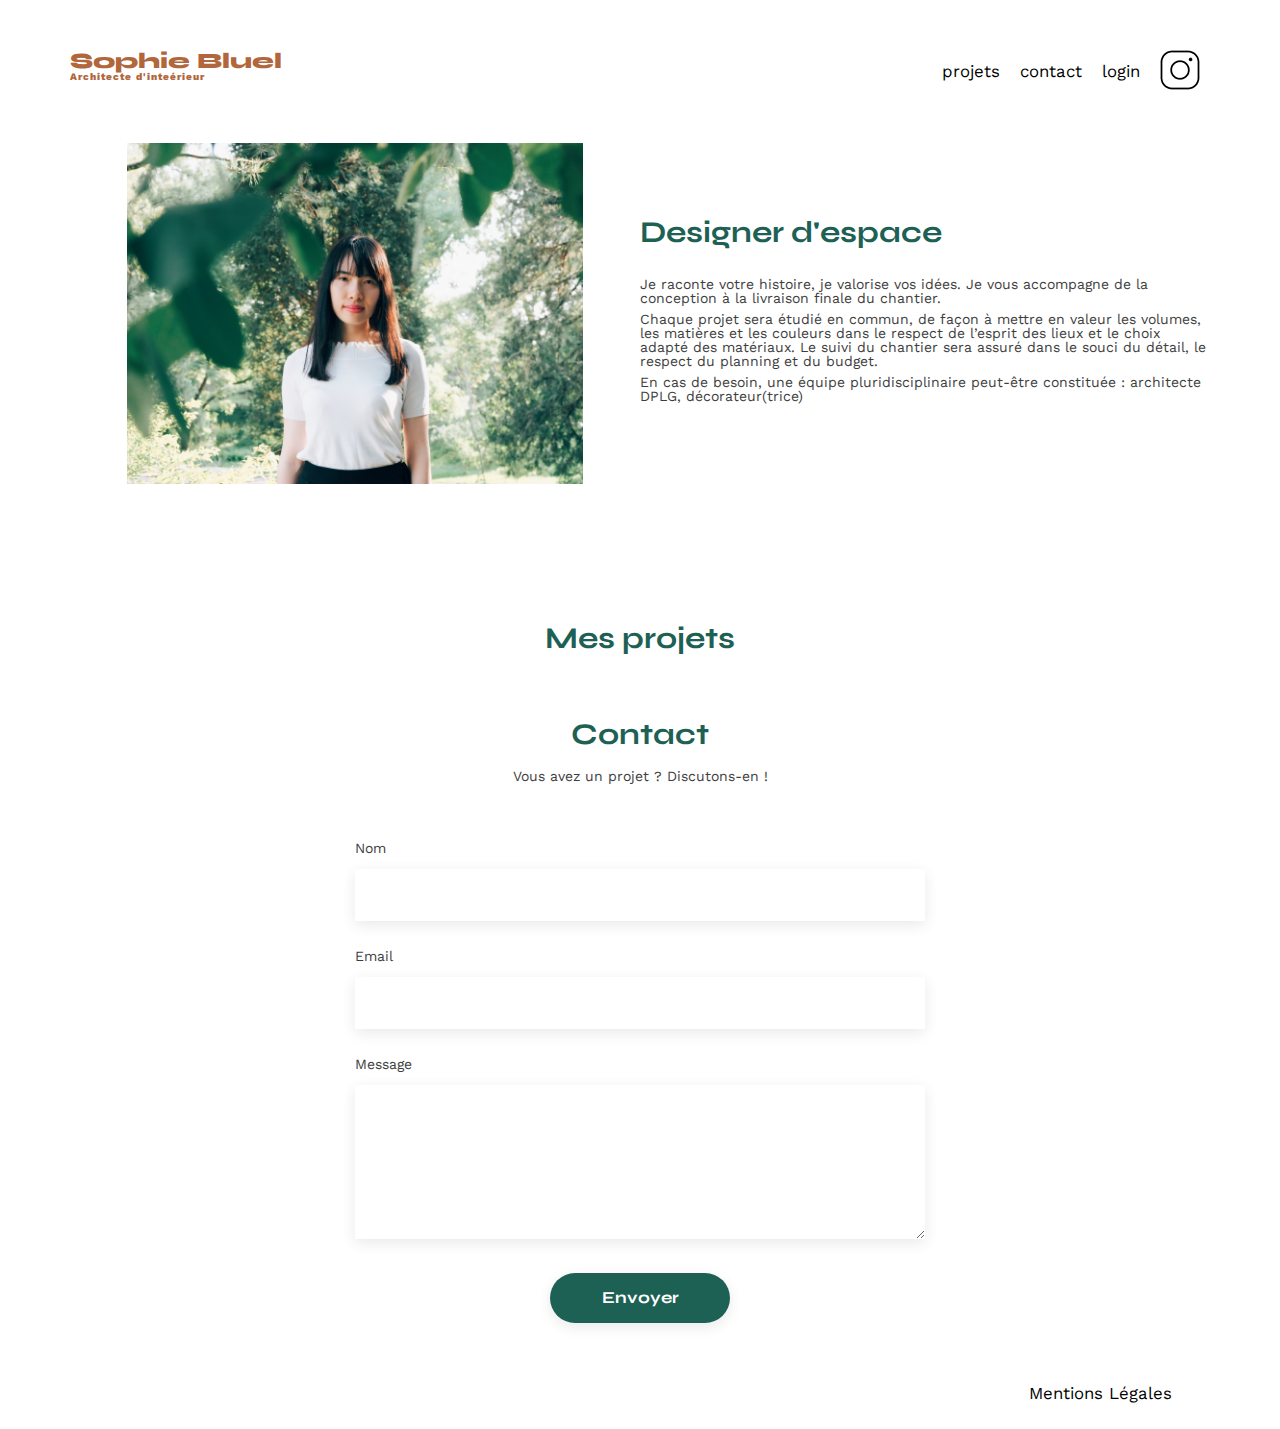
==== FrontEnd/index.html @ 33471ead "Merge pull request #20 from augusto-mattos/modal" ====
<!DOCTYPE html>
<html lang="fr">

<head>
	<meta charset="UTF-8">
	<title>Sophie Bluel - Architecte d'intérieur</title>
	<meta name="viewport" content="width=device-width, initial-scale=1.0">
	<link rel="preconnect" href="https://fonts.googleapis.com">
	<link rel="preconnect" href="https://fonts.gstatic.com" crossorigin>
	<link
		href="https://fonts.googleapis.com/css2?family=Syne:wght@500;700;800&family=Work+Sans:wght@400;500;600;700&display=swap"
		rel="stylesheet">
	<meta name="description" content="">
	<link rel="stylesheet" href="./assets/style.css">
</head>

<body>
	<div class="d-none" id="black-bar">
		<img src="./assets/icons/edit_button.svg" alt="button d'édition"> Mode édition
	</div>
	<div class="main-container">
		<header>
			<h1>Sophie Bluel <span>Architecte d'inteérieur</span></h1>
			<nav>
				<ul>
					<li>
						<a href="#portfolio">projets</a>
					</li>
					<li>
						<a href="#contact">contact</a>
					</li>
					<li id="login-btn">
						<a href="/FrontEnd/login.html">login</a>
					</li>
					<li class="d-none" id="logout-btn">
						<a href="/FrontEnd/index.html">logout</a>
					</li>
					<li><img src="./assets/icons/instagram.png" alt="Instagram"></li>
				</ul>
			</nav>
		</header>
		<main>
			<section id="introduction">
				<figure>
					<img src="./assets/images/sophie-bluel.png" alt="">
				</figure>
				<article>
					<h2>Designer d'espace</h2>
					<p>Je raconte votre histoire, je valorise vos idées. Je vous accompagne de la conception à la
						livraison finale du chantier.</p>
					<p>Chaque projet sera étudié en commun, de façon à mettre en valeur les volumes, les matières et les
						couleurs dans le respect de l’esprit des lieux et le choix adapté des matériaux. Le suivi du
						chantier sera assuré dans le souci du détail, le respect du planning et du budget.</p>
					<p>En cas de besoin, une équipe pluridisciplinaire peut-être constituée : architecte DPLG,
						décorateur(trice)</p>
				</article>
			</section>
			<section id="portfolio">
				<div class="toolbar">
					<aside id="edit-modal" class="d-none" aria-hidden="true">
						<button id="close-btn" class="close-btn"><img src="./assets/icons/close_button.svg"
								alt="fermer la modale"></button>
						<div id="modal-step1">
							<h3>Galerie Photo</h3>
							<div class="works-modal"></div>
							<hr>
							<button class="addPhoto-btn">Ajouter une photo</button>
						</div>
						<div id="modal-step2" class="d-none">
							<button class="retour-btn"><img src="./assets/icons/arrow-left-solid.svg"
									alt="bouton de retour à l'étape précedente"></button>
							<h3>Ajout Photo</h3>
								<form method="post">
									<label for="image">
										<span class="upload-instructions">
											<img src="./assets/icons/picture-svgrepo-com.svg" alt="upload d'un nouveau travail">										
											<span class="uploadPhoto-btn">+ Ajouter photo</span>
											<span>jpg, png : 4mo max</span>
										</span>
										<img class="preview-img d-none" alt="preview de l'image selectionée" src="">
										<input type="file" name="image" id="image" accept="image/png, image/jpeg" required>
									</label>

									<label for="titre">Titre</label>
									<input type="text" name="titre" id="titre" value="" required>
									
									<label for="categorie">Catégorie</label>
									
										<input type="text" name="categorie" id="categorie" list="categoryList" required>
										<datalist id="categoryList"></datalist>
									
									<hr>
									<button class="validatePhoto-btn" disabled>Valider</button>
								</form>
						</div>
					</aside>
					<h2>Mes projets</h2>
					<button id="edition-btn" class="d-none">
						<img src="./assets/icons/edit_button.svg" alt="button d'édition">modifier
					</button>
				</div>
				<div class="filters"></div>
				<div class="gallery"></div>
			</section>
			<section id="contact">
				<h2>Contact</h2>
				<p>Vous avez un projet ? Discutons-en !</p>
				<form action="#" method="post">
					<label for="name">Nom</label>
					<input type="text" name="name" id="name">
					<label for="email">Email</label>
					<input type="email" name="email" id="email">
					<label for="message">Message</label>
					<textarea name="message" id="message" cols="30" rows="10"></textarea>
					<input type="submit" value="Envoyer">
				</form>
			</section>
		</main>

		<footer>
			<nav>
				<ul>
					<li>Mentions Légales</li>
				</ul>
			</nav>
		</footer>
		<script src="./js/portfolio.js"></script>
		<script src="./js/logout.js"></script>
		<script src="./js/editionMode.js"></script>
	</div>
</body>

</html>
---- FrontEnd/assets/style.css ----
/* http://meyerweb.com/eric/tools/css/reset/
   v2.0 | 20110126
   License: none (public domain)
*/
html, body, div, span, applet, object, iframe, h1, h2, h3, h4, h5, h6, p, blockquote, pre, a, abbr, acronym, address, big, cite, code, del, dfn, em, img, ins, kbd, q, s, samp, small, strike, strong, sub, sup, tt, var, b, u, i, center, dl, dt, dd, ol, ul, li, fieldset, form, label, legend, table, caption, tbody, tfoot, thead, tr, th, td, article, aside, canvas, details, embed, figure, figcaption, footer, header, hgroup, menu, nav, output, ruby, section, summary, time, mark, audio, video {
  margin: 0;
  padding: 0;
  border: 0;
  font-size: 100%;
  font: inherit;
  vertical-align: baseline;
}
/* HTML5 display-role reset for older browsers */
article, aside, details, figcaption, figure, footer, header, hgroup, menu, nav, section {
  display: block;
}
body {
  line-height: 1;
}
ol, ul {
  list-style: none;
}
blockquote, q {
  quotes: none;
}
blockquote:before, blockquote:after, q:before, q:after {
  content: "";
  content: none;
}
table {
  border-collapse: collapse;
  border-spacing: 0;
}
/** end reset css**/
body {
  font-family: "Work Sans";
  font-size: 14px;
  color: #3d3d3d;
  overflow-x: hidden;
}
.main-container {
  max-width: 1140px;
  margin: auto;
}
header {
  display: flex;
  justify-content: space-between;
  margin: 50px 0;
}
section {
  margin: 50px 0;
}

h1 {
  display: flex;
  flex-direction: column;
  font-family: "Syne";
  font-size: 22px;
  font-weight: 800;
  color: #b1663c;
}

h1 > span {
  font-family: "Work Sans";
  font-size: 10px;
  letter-spacing: 0.1em;
}

h2 {
  font-family: "Syne";
  font-weight: 700;
  font-size: 30px;
  color: #1d6154;
}
nav ul {
  display: flex;
  align-items: center;
  list-style-type: none;
  color: black;
}
nav li {
  padding: 0 10px;
  font-size: 1.2em;
  cursor: pointer;
}

nav li a {
  text-decoration: none;
  color: black;
}

nav li.actif {
  font-weight: 600;
  cursor: unset;
}

li a:hover {
  color: #b1663c;
}
#introduction {
  display: flex;
  align-items: center;
}
#introduction figure {
  flex: 1;
}
#introduction img {
  display: block;
  margin: auto;
  width: 80%;
}

#introduction article {
  flex: 1;
}
#introduction h2 {
  margin-bottom: 1em;
}

#introduction p {
  margin-bottom: 0.5em;
}
#portfolio h2 {
  text-align: center;
  margin: 89px 0 16px 0;
}

#portfolio .filters {
  display: flex;
  justify-content: center;
}

#portfolio .category-filter {
  font-family: "Syne";
  font-weight: 700;
  color: #1d6154;
  background-color: white;
  border: solid 1px #1d6154;
  margin: 2em 0.625em;
  height: 37px;
  padding: 0 14px;
  text-align: center;
  border-radius: 60px;
}

#portfolio .selected {
  color: white;
  background-color: #1d6154;
}

.d-none {
  display: none;
}

.gallery {
  width: 100%;
  display: grid;
  grid-template-columns: 1fr 1fr 1fr;
  grid-column-gap: 20px;
  grid-row-gap: 20px;
}

.gallery img {
  width: 100%;
}
#contact {
  width: 50%;
  margin: auto;
}
#contact > * {
  text-align: center;
}
#contact h2 {
  margin-bottom: 20px;
}
#contact form {
  text-align: left;
  margin-top: 30px;
  display: flex;
  flex-direction: column;
}

#contact input {
  height: 50px;
  font-size: 1.2em;
  border: none;
  box-shadow: 0px 4px 14px rgba(0, 0, 0, 0.09);
}
#contact label {
  margin: 2em 0 1em 0;
}
#contact textarea {
  border: none;
  box-shadow: 0px 4px 14px rgba(0, 0, 0, 0.09);
}

input[type="submit"] {
  font-family: "Syne";
  font-weight: 700;
  color: white;
  background-color: #1d6154;
  margin: 2em auto;
  width: 180px;
  text-align: center;
  border-radius: 60px;
}

footer nav ul {
  display: flex;
  justify-content: flex-end;
  margin: 2em;
}

/* Page de login */
#login {
  display: flex;
  flex-direction: column;
  align-items: center;
  @media (min-width: 1140px) {
    margin-top: 80px;
  }
}

#login .erreur-msg {
  color: white;
  background: #db4040;
  position: fixed;
  top: 560px;
  border-radius: 5px;
  padding: 8px 10px;
}

#login .erreur-msg {
  animation: shake 0.2s;
  animation-iteration-count: 5;
}

@keyframes shake {
  0% {
    margin-left: 0;
  }
  25% {
    margin-left: 5px;
  }
  50% {
    margin-left: 0;
  }
  75% {
    margin-left: -5px;
  }
  100% {
    margin-left: 0;
  }
}

#login .erreur-msg img {
  width: 10px;
  margin-right: 10px;
  filter: invert(1);
}

#login form {
  display: flex;
  flex-direction: column;
}

#login label {
  font-weight: 500;
  line-height: normal;
  margin: 2em 0 1em 0;
}

#login input[type="email"],
#login input[type="password"] {
  width: 379px;
  height: 51px;
  flex-shrink: 0;
  border: none;
  background: #fff;
  box-shadow: 0px 4px 14px 0px rgba(0, 0, 0, 0.09);
}

#login input[type="submit"] {
  border: solid 1px #1d6154;
  height: 37px;
  cursor: pointer;
}

#login a {
  color: #3d3d3d;
  line-height: normal;
  font-weight: 500;
  text-decoration-line: underline;
}

#login a:hover {
  color: #b1663c;
}

.footer-login {
  position: fixed;
  width: 100%;
  max-width: 1140px;
  bottom: 0;
}

/* HOMEPAGE EDITION */

.gallery-homepage {
  margin-top: 85px;
}

.edition-mode {
  display: flex;
  flex-direction: row;
  align-items: center;
  justify-content: center;
  width: 100vw;
  height: 59px;
  gap: 13px;
  background-color: black;
  color: white;
  font-size: 16px;
  font-weight: 400;
}

.edition-mode img {
  filter: invert(1);
  max-height: 16px;
}

.toolbar {
  display: flex;
  gap: 31px;
  align-items: baseline;
  justify-content: center;
}

.edition-btn {
  font-family: "Work Sans";
  font-weight: 400;
  font-size: 14px;
  background-color: white;
  color: black;
  border: none;
  margin: unset;
  margin-bottom: 90px;
  padding: unset;
  display: flex;
  text-align: center;
  gap: 13px;
  cursor: pointer;
  -webkit-tap-highlight-color: rgba(0, 0, 0, 0);
}

.edition-btn img {
  max-height: 16px;
}

.body-opacity {
  position: fixed;
  top: 0;
  width: 100%;
  height: 100%;
  background-color: rgba(0, 0, 0, 0.3);
}

.modal {
  position: absolute;
  display: flex;
  flex-direction: column;
  text-align: -webkit-center;
  gap: 10px;
  padding: 26px 30px;
  top: 100px;
  width: 570px;
  background-color: white;
  border-radius: 10px;
  z-index: 1;
}

.modal .close-btn {
  background-color: white;
  border: unset;
  margin: 0;
  position: relative;
  align-self: flex-end;
  top: 0;
  width: 24px;
  height: 24px;
  cursor: pointer;
}

#portfolio h3 {
  color: #000;
  text-align: center;
  font-family: Work Sans;
  font-size: 26px;
  line-height: normal;
}

.works-modal {
  display: flex;
  flex-flow: wrap;
  justify-content: space-between;
  row-gap: 29px;
  column-gap: 9px;
  margin: 47px 70px 66px 70px;
}

.works-modal .work-miniature {
  width: 78px;
  height: 103px;
}

hr {
  border: solid 1px #b3b3b3;
  width: 420px;
}

.modal .addPhoto-btn {
  display: flex;
  align-items: center;
  align-self: center;
  font-family: "Syne";
  font-size: 14px;
  font-weight: 700;
  color: white;
  background-color: #1d6154;
  border: solid 1px #1d6154;
  margin: 27px;
  width: 237px;
  padding: 10px 49px;
  border-radius: 60px;
  cursor: pointer;
}

.modal .del-btn {
  display: flex;
  align-items: center;
  justify-content: center;
  background-color: black;
  width: 15px;
  height: 15px;
  border: 2px solid;
  border-radius: 2px;
  position: relative;
  top: -85%;
  left: 35%;
}

.modal .del-icon {
  filter: invert(1);
  width: 9px;
  height: 11px;
}

.retour-btn {
  background-color: white;
  border: unset;
  margin: 0;
  position: absolute;
  top: 25px;
  left: 25px;
  cursor: pointer;
}

.retour-btn img {
  width: 21px;
  height: 21px;
}

#modal-step2 form {
  text-align: left;
  display: flex;
  flex-direction: column;
  gap: 13px;
  margin: 47px 70px 0 70px;
}

#modal-step2 form label:first-child {
  display: flex;
  align-items: center;
  flex-direction: column;
  justify-content: center;
  gap: 6px;
  width: 420px;
  height: 169px;
  flex-shrink: 0;
  border-radius: 3px;
  margin-bottom: 26px;
  background: #e8f1f6;
}

#modal-step2 label:first-child input {
  display: none;
}

#modal-step2 .upload-instructions {
  text-align: center;
}

#modal-step2 .uploadPhoto-btn {
  display: flex;
  align-items: center;
  justify-content: center;
  border-radius: 50px;
  background: #cbd6dc;
  width: 173px;
  height: 36px;
  margin: 7px 0;
  border: none;
  color: #306685;
  font-family: Work Sans;
  font-size: 14px;
  font-weight: 500;
  cursor: pointer;
}

#modal-step2 span   {
  color: #444;
  font-size: 10px;
}

#modal-step2 .preview-img {
  height: inherit;
}

#modal-step2 input {
  padding: 2px 0 1px 0;
  border: solid 16px transparent;
  margin-bottom: 26px;
  box-shadow: 0px 4px 14px rgba(0, 0, 0, 0.09);
  color: #444;
  font-family: Work Sans;
  font-size: 14px;  
}

.validatePhoto-btn {
  align-self: center;
  font-family: "Syne";
  font-size: 14px;
  font-weight: 700;
  color: white;
  background-color: #1d6154;
  border: solid 1px #1d6154;
  margin: 27px;
  width: 237px;
  padding: 10px 49px;
  border-radius: 60px;
}

.validatePhoto-btn:disabled {
  background-color: #a7a7a7;
  border: solid 1px #a7a7a7;
}
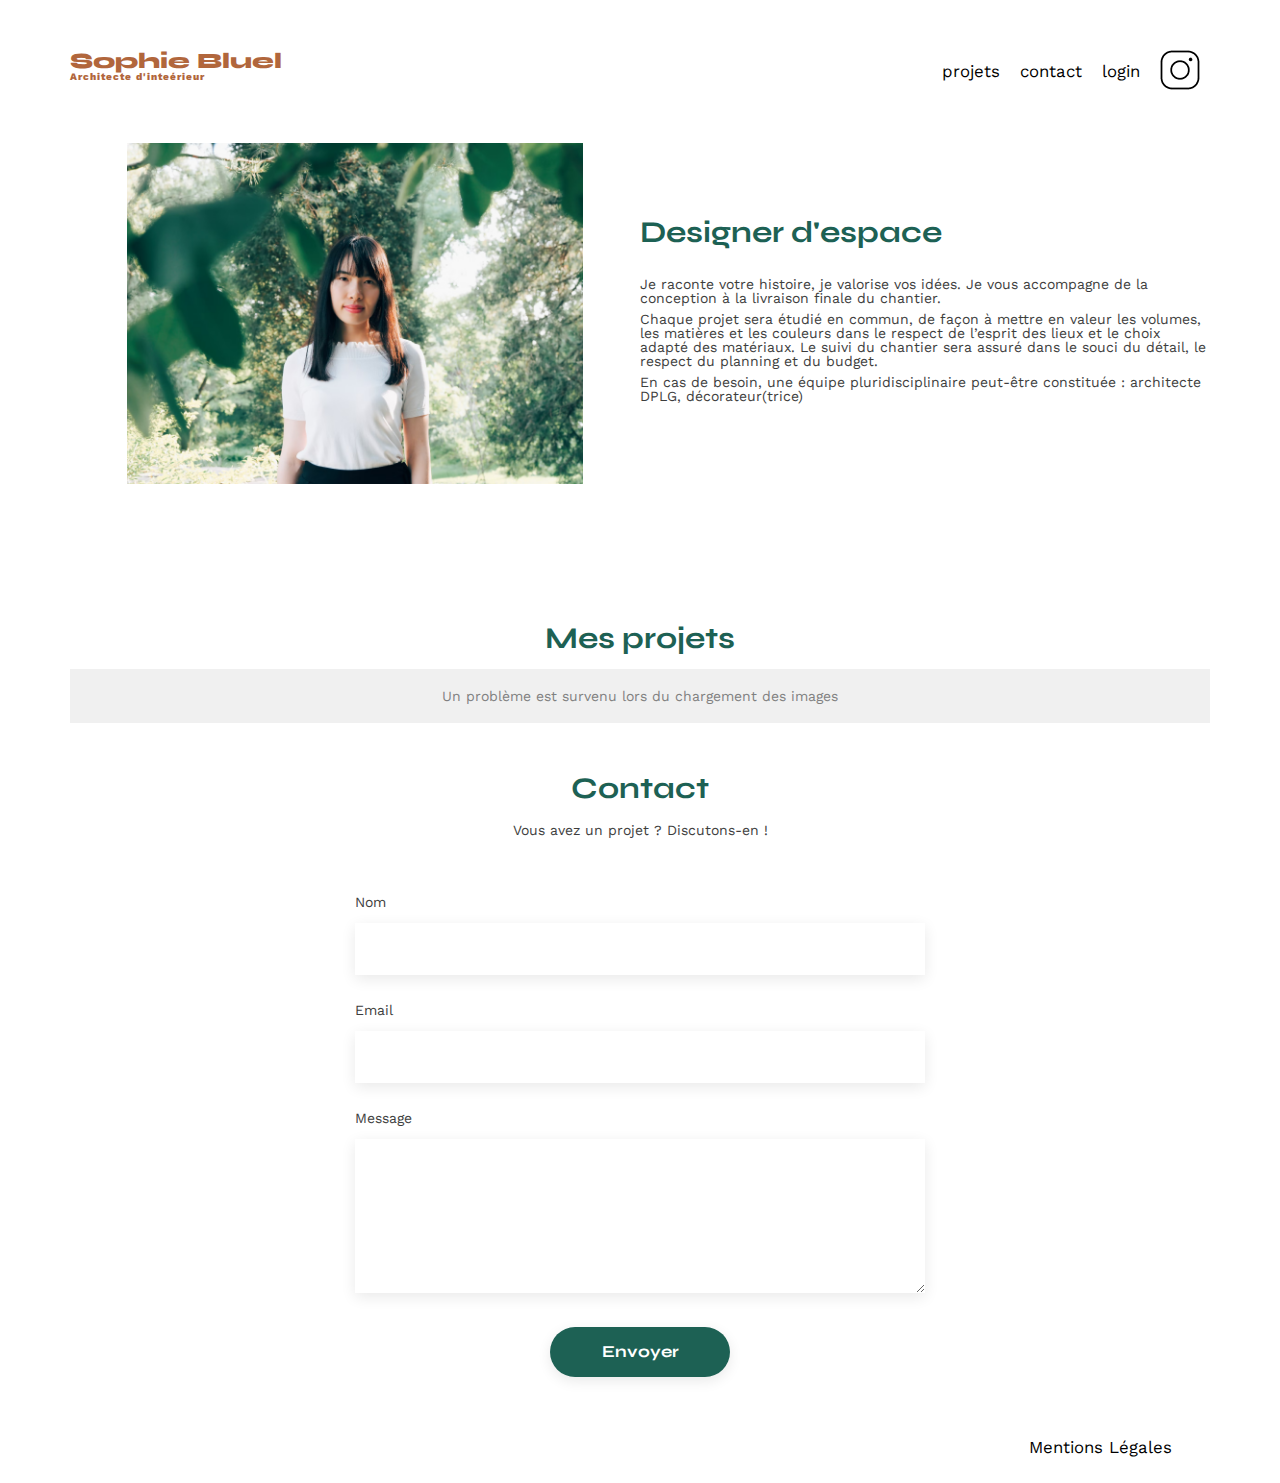
==== commit 8581b6b6: "Merge pull request #28 from augusto-mattos/modal" ====
--- a/FrontEnd/index.html
+++ b/FrontEnd/index.html
@@ -18,6 +18,7 @@
 	<div class="d-none" id="black-bar">
 		<img src="./assets/icons/edit_button.svg" alt="button d'édition"> Mode édition
 	</div>
+	<div id="body-opacity" style="display: none"></div>
 	<div class="main-container">
 		<header>
 			<h1>Sophie Bluel <span>Architecte d'inteérieur</span></h1>
@@ -70,7 +71,7 @@
 							<button class="retour-btn"><img src="./assets/icons/arrow-left-solid.svg"
 									alt="bouton de retour à l'étape précedente"></button>
 							<h3>Ajout Photo</h3>
-								<form method="post">
+								<form action="http://localhost:5678/api/works/" method="post" enctype="multipart/form-data" name="uploadANewWork">
 									<label for="image">
 										<span class="upload-instructions">
 											<img src="./assets/icons/picture-svgrepo-com.svg" alt="upload d'un nouveau travail">										
@@ -84,14 +85,16 @@
 									<label for="titre">Titre</label>
 									<input type="text" name="titre" id="titre" value="" required>
 									
-									<label for="categorie">Catégorie</label>
-									
-										<input type="text" name="categorie" id="categorie" list="categoryList" required>
-										<datalist id="categoryList"></datalist>
+									<label for="categoryList">Catégorie</label>
+									<select id="categoryList" required>
+										<option value="">Choisissez une catégorie</option>
+									</select>
 									
 									<hr>
+									
 									<button class="validatePhoto-btn" disabled>Valider</button>
 								</form>
+								<p class="erreur-msg d-none"><span><img src="./assets/icons/triangle-exclamation-solid.svg" alt="Icone pour le message d'erreur"></span>Le formulaire n’est pas correctement rempli !</p>
 						</div>
 					</aside>
 					<h2>Mes projets</h2>
@@ -101,6 +104,7 @@
 				</div>
 				<div class="filters"></div>
 				<div class="gallery"></div>
+				<div class="erreur-msg loading-gallery" style="display: none;"><p>Un problème est survenu lors du chargement des images</p></div>
 			</section>
 			<section id="contact">
 				<h2>Contact</h2>
--- a/FrontEnd/assets/style.css
+++ b/FrontEnd/assets/style.css
@@ -162,7 +162,14 @@
 
 .gallery img {
   width: 100%;
-}
+  height: 407px;
+  object-fit: cover;
+}
+
+.gallery figcaption {
+  margin-top: 7px;
+} 
+
 #contact {
   width: 50%;
   margin: auto;
@@ -221,7 +228,8 @@
   }
 }
 
-#login .erreur-msg {
+#login .erreur-msg,
+#portfolio .erreur-msg-modal {
   color: white;
   background: #db4040;
   position: fixed;
@@ -230,7 +238,13 @@
   padding: 8px 10px;
 }
 
-#login .erreur-msg {
+#portfolio .erreur-msg-modal {
+  position: relative;
+  top: -125px;
+}
+
+#login .erreur-msg,
+#portfolio .erreur-msg-modal {
   animation: shake 0.2s;
   animation-iteration-count: 5;
 }
@@ -253,7 +267,8 @@
   }
 }
 
-#login .erreur-msg img {
+#login .erreur-msg img,
+#portfolio .erreur-msg-modal img {
   width: 10px;
   margin-right: 10px;
   filter: invert(1);
@@ -327,6 +342,15 @@
 .edition-mode img {
   filter: invert(1);
   max-height: 16px;
+}
+
+.loading-gallery {
+  display: flex;
+  color: gray;
+  background: #f0f0f0;
+  justify-content: center;
+  padding: 20px;
+  max-width: 1140px;
 }
 
 .toolbar {
@@ -357,7 +381,7 @@
   max-height: 16px;
 }
 
-.body-opacity {
+#body-opacity {
   position: fixed;
   top: 0;
   width: 100%;
@@ -391,6 +415,13 @@
   cursor: pointer;
 }
 
+#modal-step1 {
+  display: flex;
+  flex-direction: column;
+  justify-content: center;
+  padding: 0 75px;
+}
+
 #portfolio h3 {
   color: #000;
   text-align: center;
@@ -402,10 +433,14 @@
 .works-modal {
   display: flex;
   flex-flow: wrap;
-  justify-content: space-between;
   row-gap: 29px;
-  column-gap: 9px;
-  margin: 47px 70px 66px 70px;
+  column-gap: 7px;
+  margin: 47px 0 66px 0;
+}
+
+.works-modal figure {
+  display: flex;
+  position: relative;
 }
 
 .works-modal .work-miniature {
@@ -415,7 +450,7 @@
 
 hr {
   border: solid 1px #b3b3b3;
-  width: 420px;
+  width: 100%;
 }
 
 .modal .addPhoto-btn {
@@ -444,9 +479,10 @@
   height: 15px;
   border: 2px solid;
   border-radius: 2px;
-  position: relative;
-  top: -85%;
-  left: 35%;
+  position: absolute;
+  top: 5%;
+  left: 75%;
+  cursor: pointer;
 }
 
 .modal .del-icon {
@@ -484,7 +520,7 @@
   flex-direction: column;
   justify-content: center;
   gap: 6px;
-  width: 420px;
+  width: 100%;
   height: 169px;
   flex-shrink: 0;
   border-radius: 3px;
@@ -494,7 +530,7 @@
 
 #modal-step2 label:first-child input {
   display: none;
-}
+  }
 
 #modal-step2 .upload-instructions {
   text-align: center;
@@ -526,7 +562,8 @@
   height: inherit;
 }
 
-#modal-step2 input {
+#modal-step2 input,
+#modal-step2 select {
   padding: 2px 0 1px 0;
   border: solid 16px transparent;
   margin-bottom: 26px;
@@ -548,6 +585,7 @@
   width: 237px;
   padding: 10px 49px;
   border-radius: 60px;
+  cursor: pointer;
 }
 
 .validatePhoto-btn:disabled {
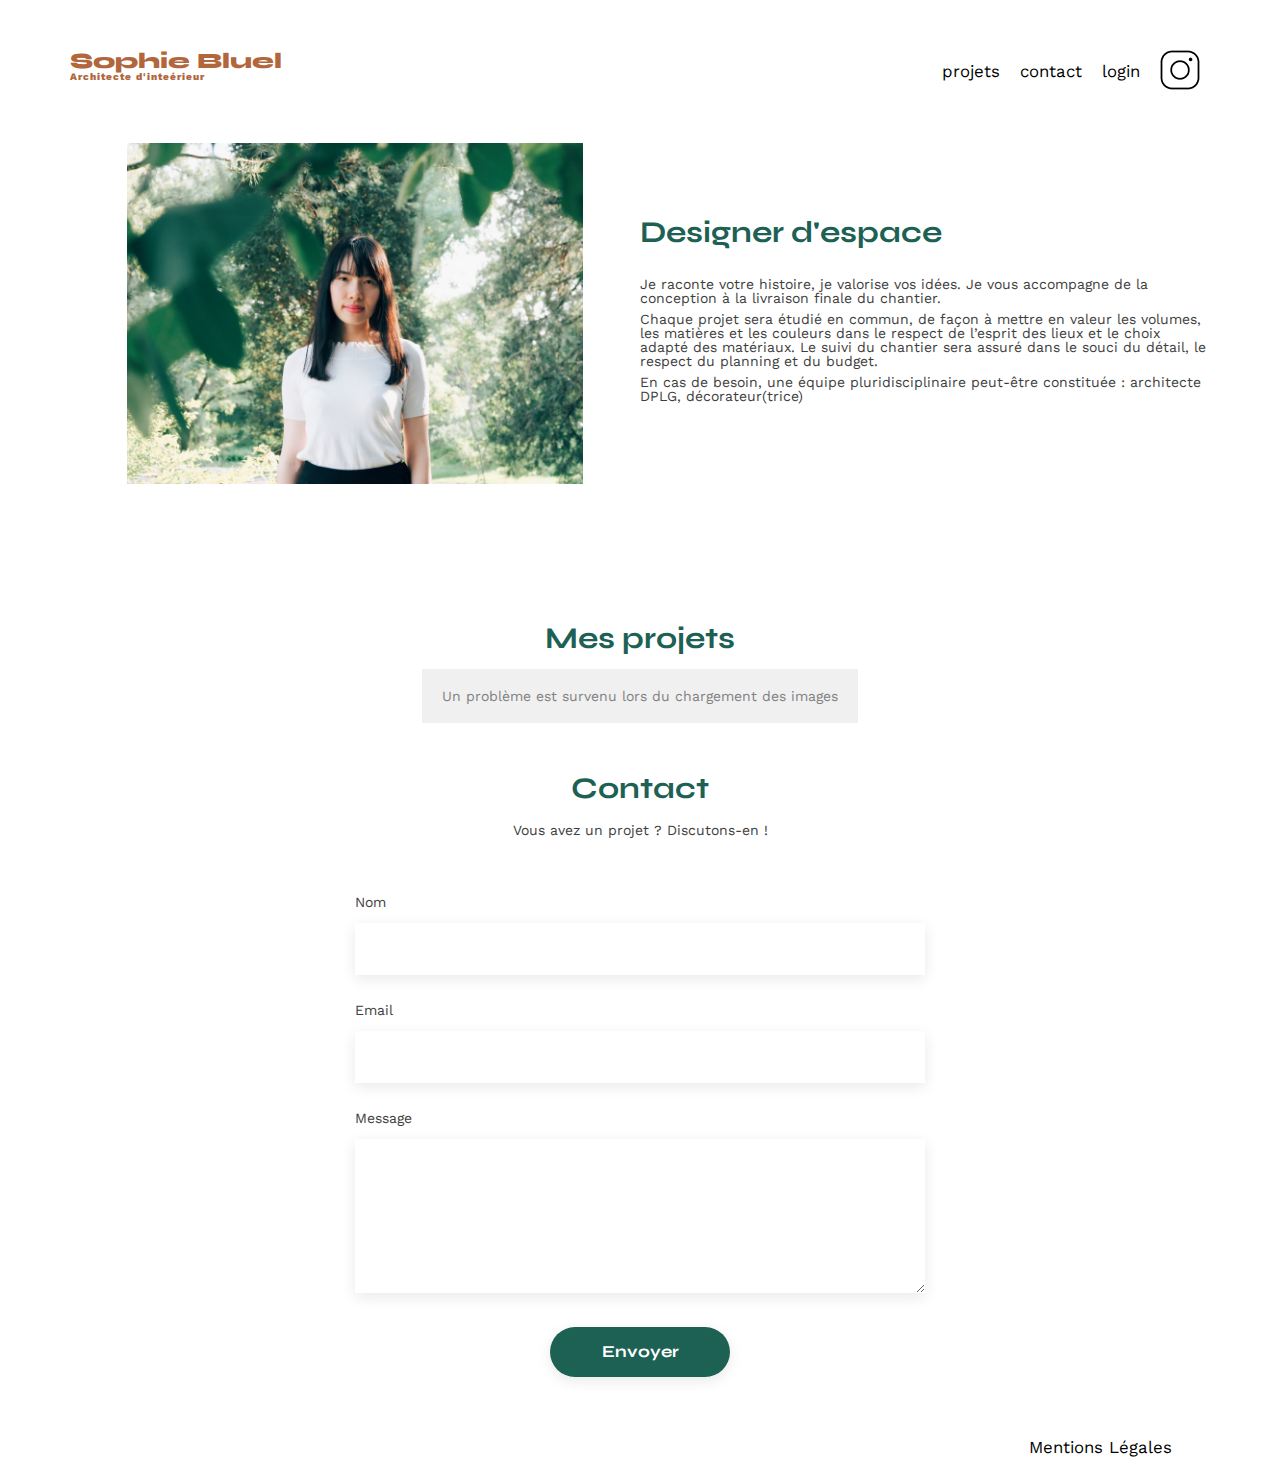
==== commit 317604ea: "Merge pull request #38 from augusto-mattos/modal" ====
--- a/FrontEnd/index.html
+++ b/FrontEnd/index.html
@@ -71,30 +71,35 @@
 							<button class="retour-btn"><img src="./assets/icons/arrow-left-solid.svg"
 									alt="bouton de retour à l'étape précedente"></button>
 							<h3>Ajout Photo</h3>
-								<form action="http://localhost:5678/api/works/" method="post" enctype="multipart/form-data" name="uploadANewWork">
-									<label for="image">
-										<span class="upload-instructions">
-											<img src="./assets/icons/picture-svgrepo-com.svg" alt="upload d'un nouveau travail">										
-											<span class="uploadPhoto-btn">+ Ajouter photo</span>
-											<span>jpg, png : 4mo max</span>
-										</span>
-										<img class="preview-img d-none" alt="preview de l'image selectionée" src="">
-										<input type="file" name="image" id="image" accept="image/png, image/jpeg" required>
-									</label>
+							<form action="http://localhost:5678/api/works/" method="post" enctype="multipart/form-data"
+								name="uploadANewWork">
+								<label for="image">
+									<span class="upload-instructions">
+										<img src="./assets/icons/picture-svgrepo-com.svg"
+											alt="upload d'un nouveau travail">
+										<span class="uploadPhoto-btn">+ Ajouter photo</span>
+										<span>jpg, png : 4mo max</span>
+									</span>
+									<img class="preview-img d-none" alt="preview de l'image selectionée" src="">
+									<input type="file" name="image" id="image" accept="image/png, image/jpeg" required>
+								</label>
 
-									<label for="titre">Titre</label>
-									<input type="text" name="titre" id="titre" value="" required>
-									
-									<label for="categoryList">Catégorie</label>
-									<select id="categoryList" required>
-										<option value="">Choisissez une catégorie</option>
-									</select>
-									
-									<hr>
-									
-									<button class="validatePhoto-btn" disabled>Valider</button>
-								</form>
-								<p class="erreur-msg d-none"><span><img src="./assets/icons/triangle-exclamation-solid.svg" alt="Icone pour le message d'erreur"></span>Le formulaire n’est pas correctement rempli !</p>
+								<label for="titre">Titre</label>
+								<input type="text" name="titre" id="titre" value="" required>
+
+								<label for="categoryList">Catégorie</label>
+								<select id="categoryList" required>
+									<option value="">Choisissez une catégorie</option>
+								</select>
+
+								<hr>
+
+								<button type="submit" class="validatePhoto-btn" disabled>Valider</button>
+							</form>
+							<p class="erreur-msg-modal d-none"><span><img
+										src="./assets/icons/triangle-exclamation-solid.svg"
+										alt="Icone pour le message d'erreur"></span>Le formulaire n’est pas correctement
+								rempli !</p>
 						</div>
 					</aside>
 					<h2>Mes projets</h2>
@@ -104,7 +109,9 @@
 				</div>
 				<div class="filters"></div>
 				<div class="gallery"></div>
-				<div class="erreur-msg loading-gallery" style="display: none;"><p>Un problème est survenu lors du chargement des images</p></div>
+				<div class="erreur-msg loading-gallery" style="display: none;">
+					<p>Un problème est survenu lors du chargement des images</p>
+				</div>
 			</section>
 			<section id="contact">
 				<h2>Contact</h2>
--- a/FrontEnd/assets/style.css
+++ b/FrontEnd/assets/style.css
@@ -120,6 +120,13 @@
 #introduction p {
   margin-bottom: 0.5em;
 }
+
+#portfolio {
+  display: flex;
+  flex-direction: column;
+  align-items: center;
+}
+
 #portfolio h2 {
   text-align: center;
   margin: 89px 0 16px 0;
@@ -153,15 +160,14 @@
 }
 
 .gallery {
-  width: 100%;
   display: grid;
   grid-template-columns: 1fr 1fr 1fr;
-  grid-column-gap: 20px;
-  grid-row-gap: 20px;
+  max-width: 955px;
+  gap: 20px;
 }
 
 .gallery img {
-  width: 100%;
+  width: 305px;
   height: 407px;
   object-fit: cover;
 }
@@ -396,7 +402,7 @@
   text-align: -webkit-center;
   gap: 10px;
   padding: 26px 30px;
-  top: 100px;
+  top: 660px;
   width: 570px;
   background-color: white;
   border-radius: 10px;
